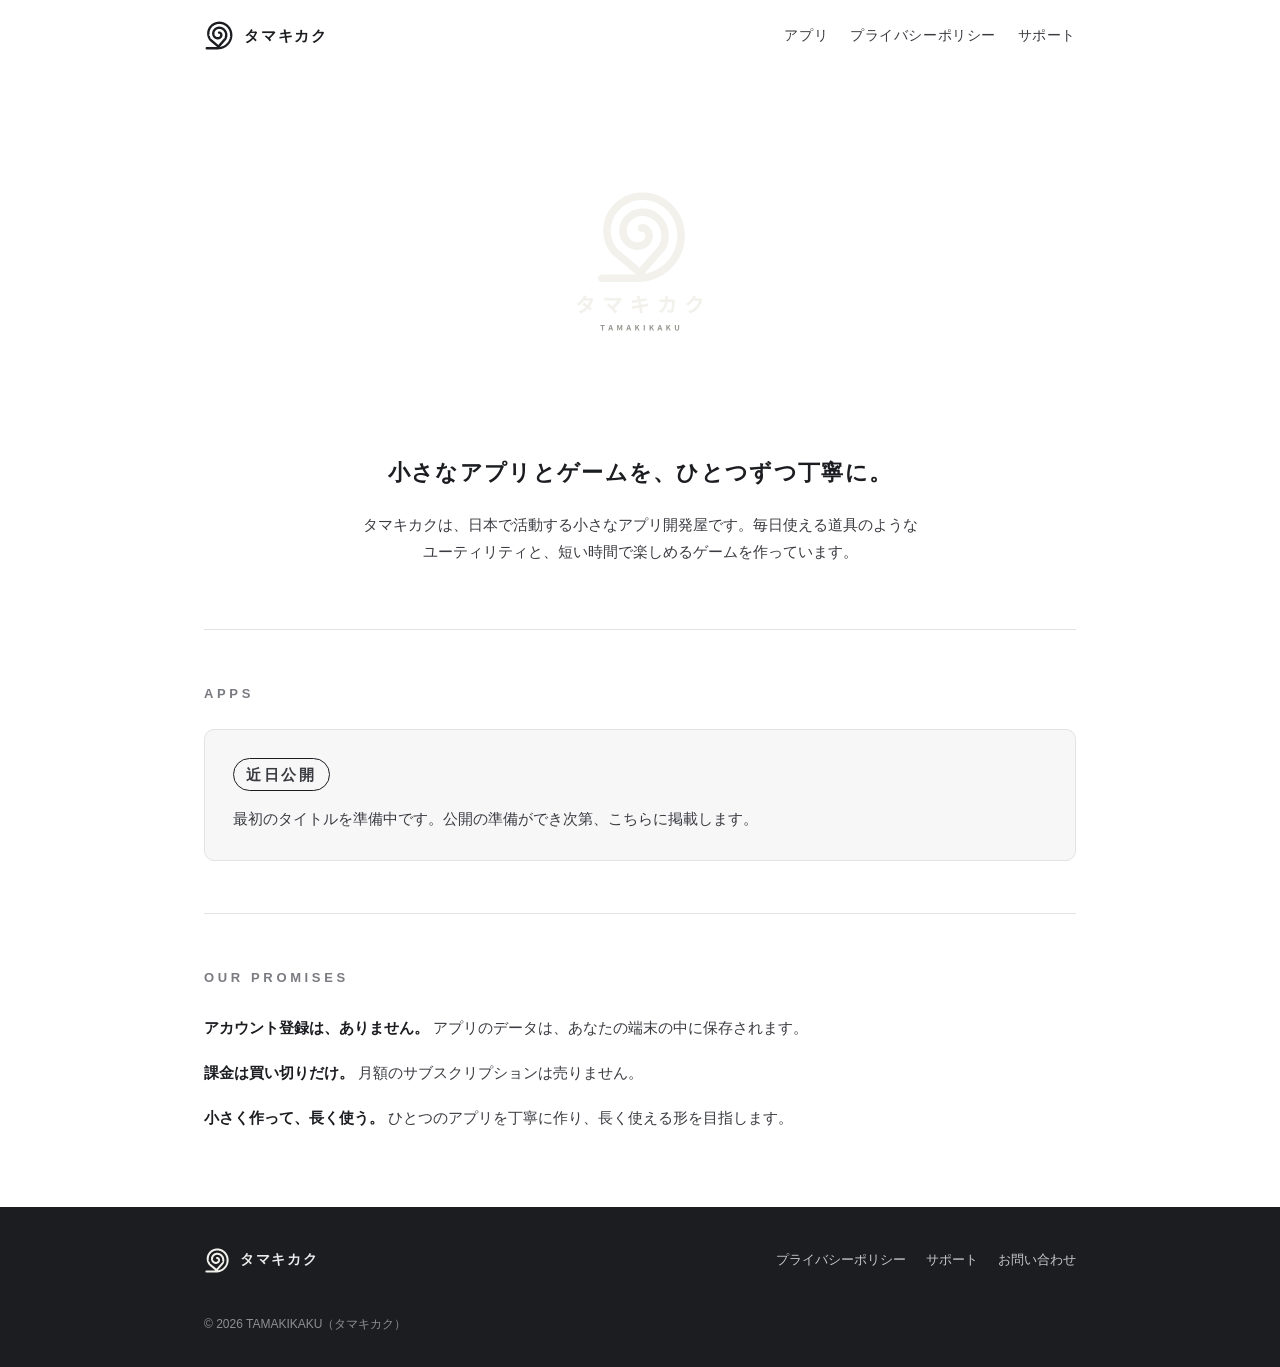
==== index.html @ 00ec3a89 "サイトのファイルを tamakikaku-site フォルダからリポジトリ直下へ移す GitHub Pages でトップ（/）から index.html・privacy.html・support.ht" ====
<!DOCTYPE html>
<html lang="ja">
<head>
<meta charset="utf-8">
<meta name="viewport" content="width=device-width, initial-scale=1">
<title>タマキカク | TAMAKIKAKU</title>
<meta name="description" content="タマキカクは、小さなアプリとゲームを作る日本の開発屋です。">
<link rel="icon" type="image/svg+xml" href="assets/tamakikaku-mark.svg">
<link rel="stylesheet" href="style.css">
</head>
<body>
<header class="site-header">
  <a class="brand" href="index.html"><img class="brand-mark" src="assets/tamakikaku-mark.svg" alt="">タマキカク</a>
  <nav>
    <a href="#apps">アプリ</a>
    <a href="privacy.html">プライバシーポリシー</a>
    <a href="support.html">サポート</a>
  </nav>
</header>
<main>
  <section class="hero">
    <img class="hero-logo" src="assets/tamakikaku-lockup-dark.svg" alt="タマキカク TAMAKIKAKU">
    <p class="hero-tagline">小さなアプリとゲームを、ひとつずつ丁寧に。</p>
    <p class="hero-text">タマキカクは、日本で活動する小さなアプリ開発屋です。毎日使える道具のようなユーティリティと、短い時間で楽しめるゲームを作っています。</p>
  </section>

  <section class="section" id="apps">
    <h2>APPS</h2>
    <div class="app-card">
      <p class="app-status">近日公開</p>
      <p>最初のタイトルを準備中です。公開の準備ができ次第、こちらに掲載します。</p>
    </div>
  </section>

  <section class="section">
    <h2>OUR PROMISES</h2>
    <ul class="promises">
      <li><strong>アカウント登録は、ありません。</strong> アプリのデータは、あなたの端末の中に保存されます。</li>
      <li><strong>課金は買い切りだけ。</strong> 月額のサブスクリプションは売りません。</li>
      <li><strong>小さく作って、長く使う。</strong> ひとつのアプリを丁寧に作り、長く使える形を目指します。</li>
    </ul>
  </section>
</main>
<footer class="site-footer">
  <div class="footer-inner">
    <span class="footer-brand"><img class="footer-mark" src="assets/tamakikaku-mark-white.svg" alt="">タマキカク</span>
    <nav>
      <a href="privacy.html">プライバシーポリシー</a>
      <a href="support.html">サポート</a>
      <a href="mailto:tamaplan55@gmail.com">お問い合わせ</a>
    </nav>
  </div>
  <p class="copyright">© 2026 TAMAKIKAKU（タマキカク）</p>
</footer>
</body>
</html>
---- style.css ----
:root {
  --ink: #1C1D21;
  --ink-soft: #3A3B40;
  --muted: #7A7B80;
  --line: #E3E3E6;
  --bg: #FFFFFF;
  --bg-soft: #F7F7F8;
}

* { box-sizing: border-box; }

html { scroll-behavior: smooth; }

body {
  margin: 0;
  background: var(--bg);
  color: var(--ink);
  font-family: "Hiragino Kaku Gothic ProN", "Hiragino Sans", "Yu Gothic", YuGothic,
    -apple-system, BlinkMacSystemFont, "Segoe UI", sans-serif;
  line-height: 1.8;
  font-size: 16px;
  -webkit-font-smoothing: antialiased;
}

a { color: var(--ink); text-decoration: underline; text-underline-offset: 3px; }
a:hover { color: var(--muted); }

.site-header {
  max-width: 920px;
  margin: 0 auto;
  padding: 20px 24px;
  display: flex;
  align-items: center;
  justify-content: space-between;
  gap: 16px;
}

.brand {
  display: inline-flex;
  align-items: center;
  gap: 10px;
  text-decoration: none;
  font-weight: 700;
  letter-spacing: 0.12em;
  font-size: 15px;
}

.brand-mark { width: 30px; height: 31px; display: block; }

.site-header nav { display: flex; gap: 22px; flex-wrap: wrap; }
.site-header nav a {
  text-decoration: none;
  font-size: 14px;
  color: var(--ink-soft);
  letter-spacing: 0.04em;
}
.site-header nav a:hover { color: var(--ink); }

main { max-width: 920px; margin: 0 auto; padding: 0 24px; }

.hero {
  text-align: center;
  padding: 72px 16px 64px;
  border-bottom: 1px solid var(--line);
}

.hero-logo { width: 210px; max-width: 60vw; height: auto; }

.hero-tagline {
  margin: 40px 0 0;
  font-size: 22px;
  font-weight: 700;
  letter-spacing: 0.06em;
}

.hero-text {
  margin: 18px auto 0;
  max-width: 560px;
  color: var(--ink-soft);
  font-size: 15px;
}

.section { padding: 52px 0; border-bottom: 1px solid var(--line); }
.section:last-child { border-bottom: none; }

.section h2 {
  font-size: 13px;
  letter-spacing: 0.28em;
  color: var(--muted);
  margin: 0 0 24px;
  font-weight: 700;
}

.app-card {
  border: 1px solid var(--line);
  border-radius: 10px;
  padding: 28px;
  background: var(--bg-soft);
}

.app-card p { margin: 0; color: var(--ink-soft); font-size: 15px; }

.app-status {
  display: inline-block;
  font-size: 12px;
  letter-spacing: 0.18em;
  font-weight: 700;
  color: var(--ink);
  border: 1px solid var(--ink);
  border-radius: 999px;
  padding: 2px 12px;
  margin: 0 0 14px !important;
}

.promises { list-style: none; margin: 0; padding: 0; display: grid; gap: 18px; }
.promises li { color: var(--ink-soft); font-size: 15px; }
.promises strong { color: var(--ink); }

.doc { padding: 40px 0 64px; }
.doc h1 { font-size: 26px; letter-spacing: 0.05em; margin: 0 0 8px; }
.doc .doc-meta { color: var(--muted); font-size: 13px; margin: 0 0 32px; }
.doc h2 {
  font-size: 17px;
  margin: 36px 0 10px;
  padding-top: 24px;
  border-top: 1px solid var(--line);
}
.doc h2:first-of-type { border-top: none; padding-top: 0; }
.doc p, .doc li { color: var(--ink-soft); font-size: 15px; }
.doc ul { padding-left: 1.3em; }

.contact-card {
  border: 1px solid var(--line);
  border-radius: 10px;
  padding: 28px;
  background: var(--bg-soft);
  text-align: center;
}
.contact-card .mail {
  font-size: 19px;
  font-weight: 700;
  letter-spacing: 0.03em;
}

.site-footer {
  margin-top: 24px;
  background: var(--ink);
  color: #EDEDEE;
}
.footer-inner {
  max-width: 920px;
  margin: 0 auto;
  padding: 40px 24px;
  display: flex;
  align-items: center;
  justify-content: space-between;
  gap: 20px;
  flex-wrap: wrap;
}
.footer-brand { display: inline-flex; align-items: center; gap: 10px; letter-spacing: 0.12em; font-size: 14px; font-weight: 700; }
.footer-mark { width: 26px; height: 27px; display: block; }
.site-footer nav { display: flex; gap: 20px; flex-wrap: wrap; }
.site-footer nav a { color: #C9C9CC; text-decoration: none; font-size: 13px; }
.site-footer nav a:hover { color: #FFFFFF; }
.copyright {
  max-width: 920px;
  margin: 0 auto;
  padding: 0 24px 32px;
  color: #8E8E93;
  font-size: 12px;
}

@media (max-width: 640px) {
  .hero { padding: 48px 8px 44px; }
  .hero-tagline { font-size: 19px; }
  .site-header { flex-direction: column; align-items: flex-start; }
}
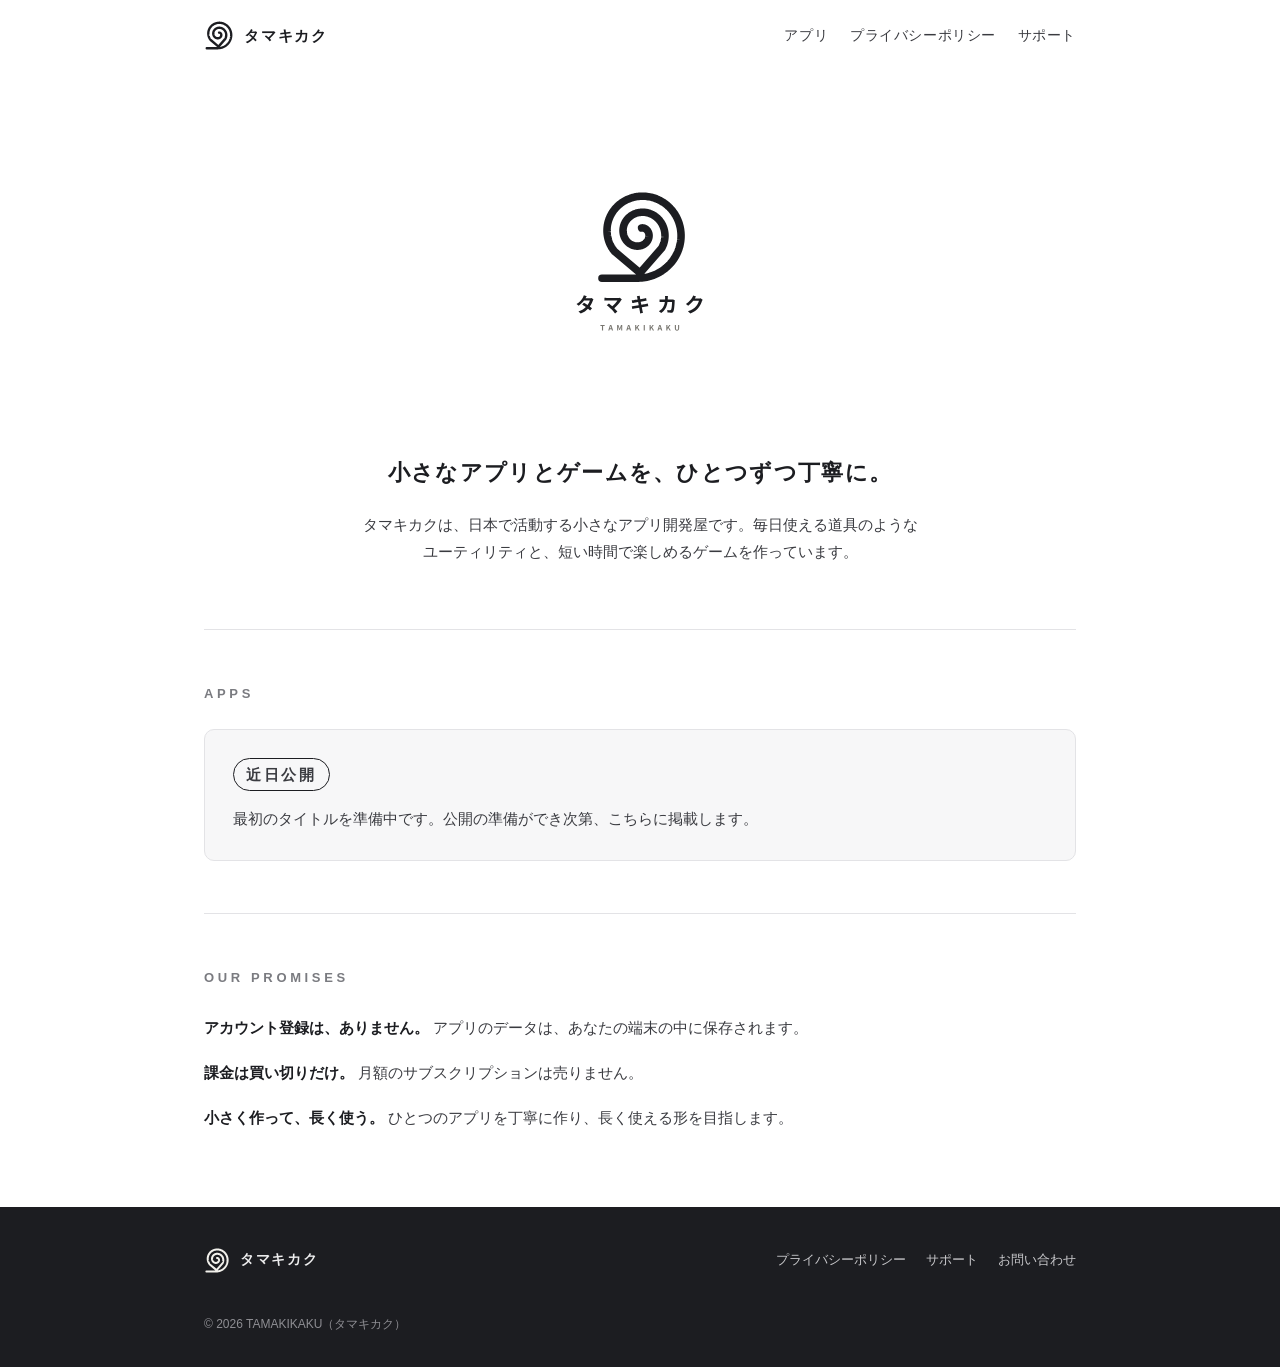
==== commit 53c83902: "Add files via upload" ====
--- a/index.html
+++ b/index.html
@@ -19,7 +19,7 @@
 </header>
 <main>
   <section class="hero">
-    <img class="hero-logo" src="assets/tamakikaku-lockup-dark.svg" alt="タマキカク TAMAKIKAKU">
+    <img class="hero-logo" src="assets/tamakikaku-lockup-light.svg" alt="タマキカク TAMAKIKAKU">
     <p class="hero-tagline">小さなアプリとゲームを、ひとつずつ丁寧に。</p>
     <p class="hero-text">タマキカクは、日本で活動する小さなアプリ開発屋です。毎日使える道具のようなユーティリティと、短い時間で楽しめるゲームを作っています。</p>
   </section>
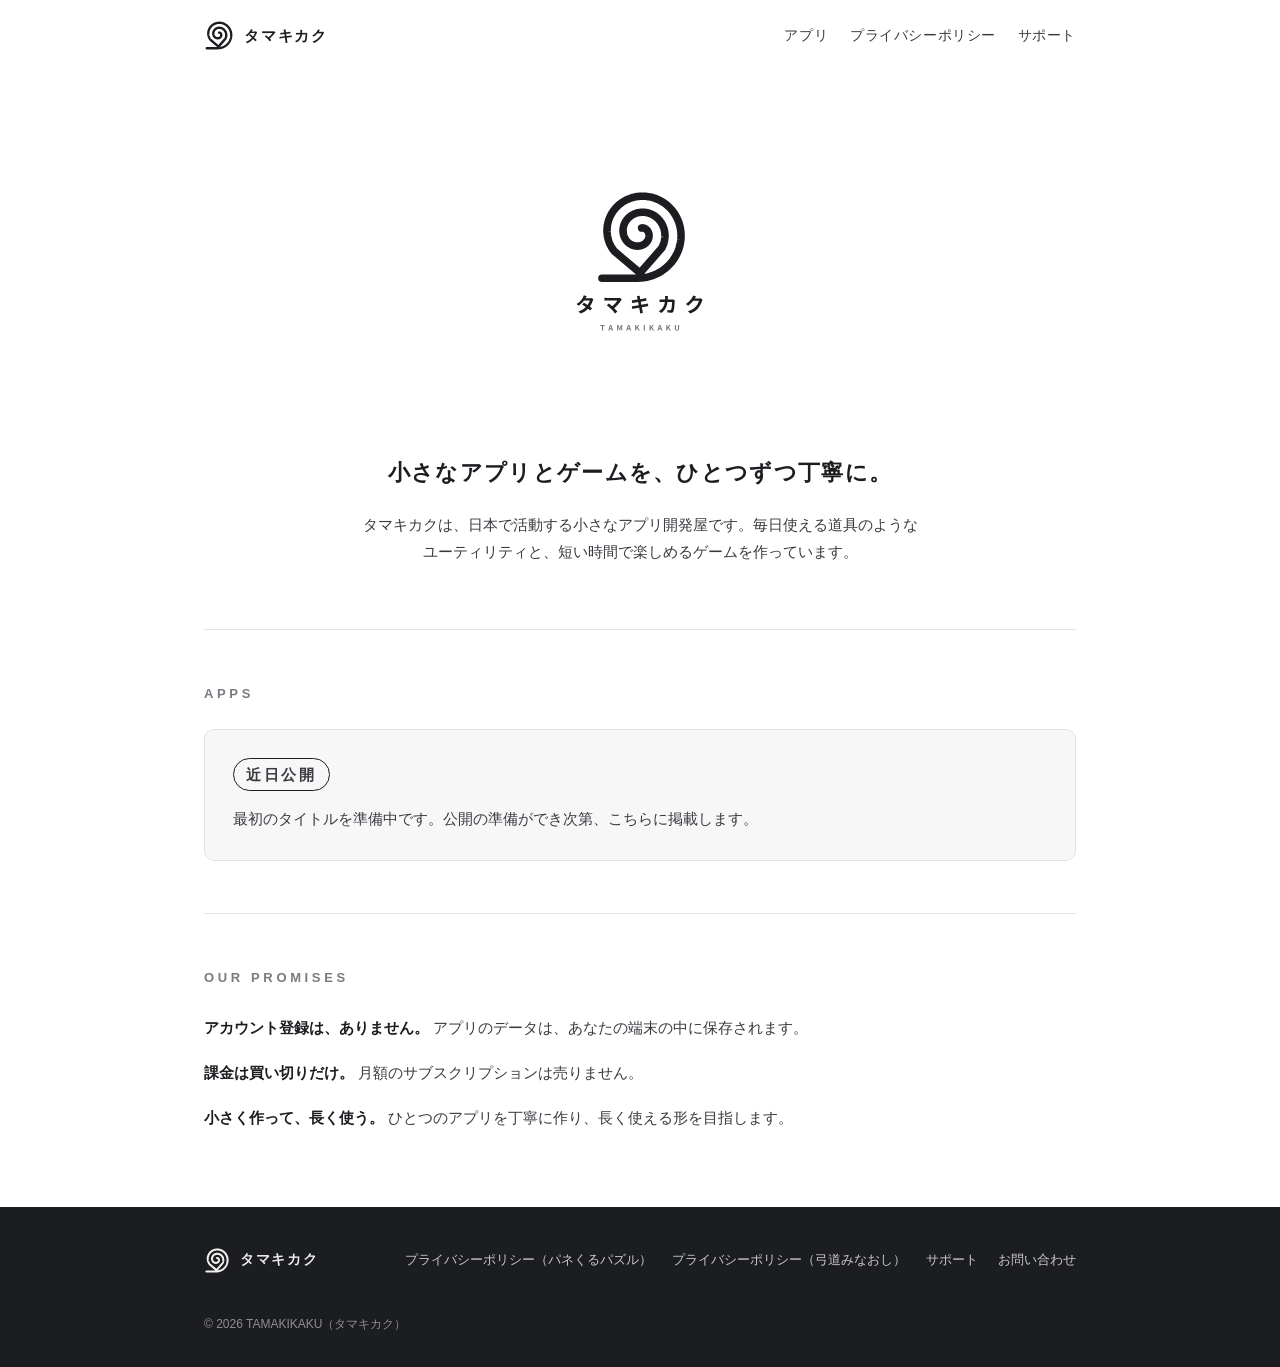
==== commit 9c18f55b: "トップとサポートのフッターのプライバシーポリシーをアプリ別の2本に分ける パネくるパズル（privacy.html）と弓道みなおし（kyudominaoshi-privacy.html）へのリンクにす" ====
--- a/index.html
+++ b/index.html
@@ -45,7 +45,8 @@
   <div class="footer-inner">
     <span class="footer-brand"><img class="footer-mark" src="assets/tamakikaku-mark-white.svg" alt="">タマキカク</span>
     <nav>
-      <a href="privacy.html">プライバシーポリシー</a>
+      <a href="privacy.html">プライバシーポリシー（パネくるパズル）</a>
+      <a href="kyudominaoshi-privacy.html">プライバシーポリシー（弓道みなおし）</a>
       <a href="support.html">サポート</a>
       <a href="mailto:tamaplan55@gmail.com">お問い合わせ</a>
     </nav>
